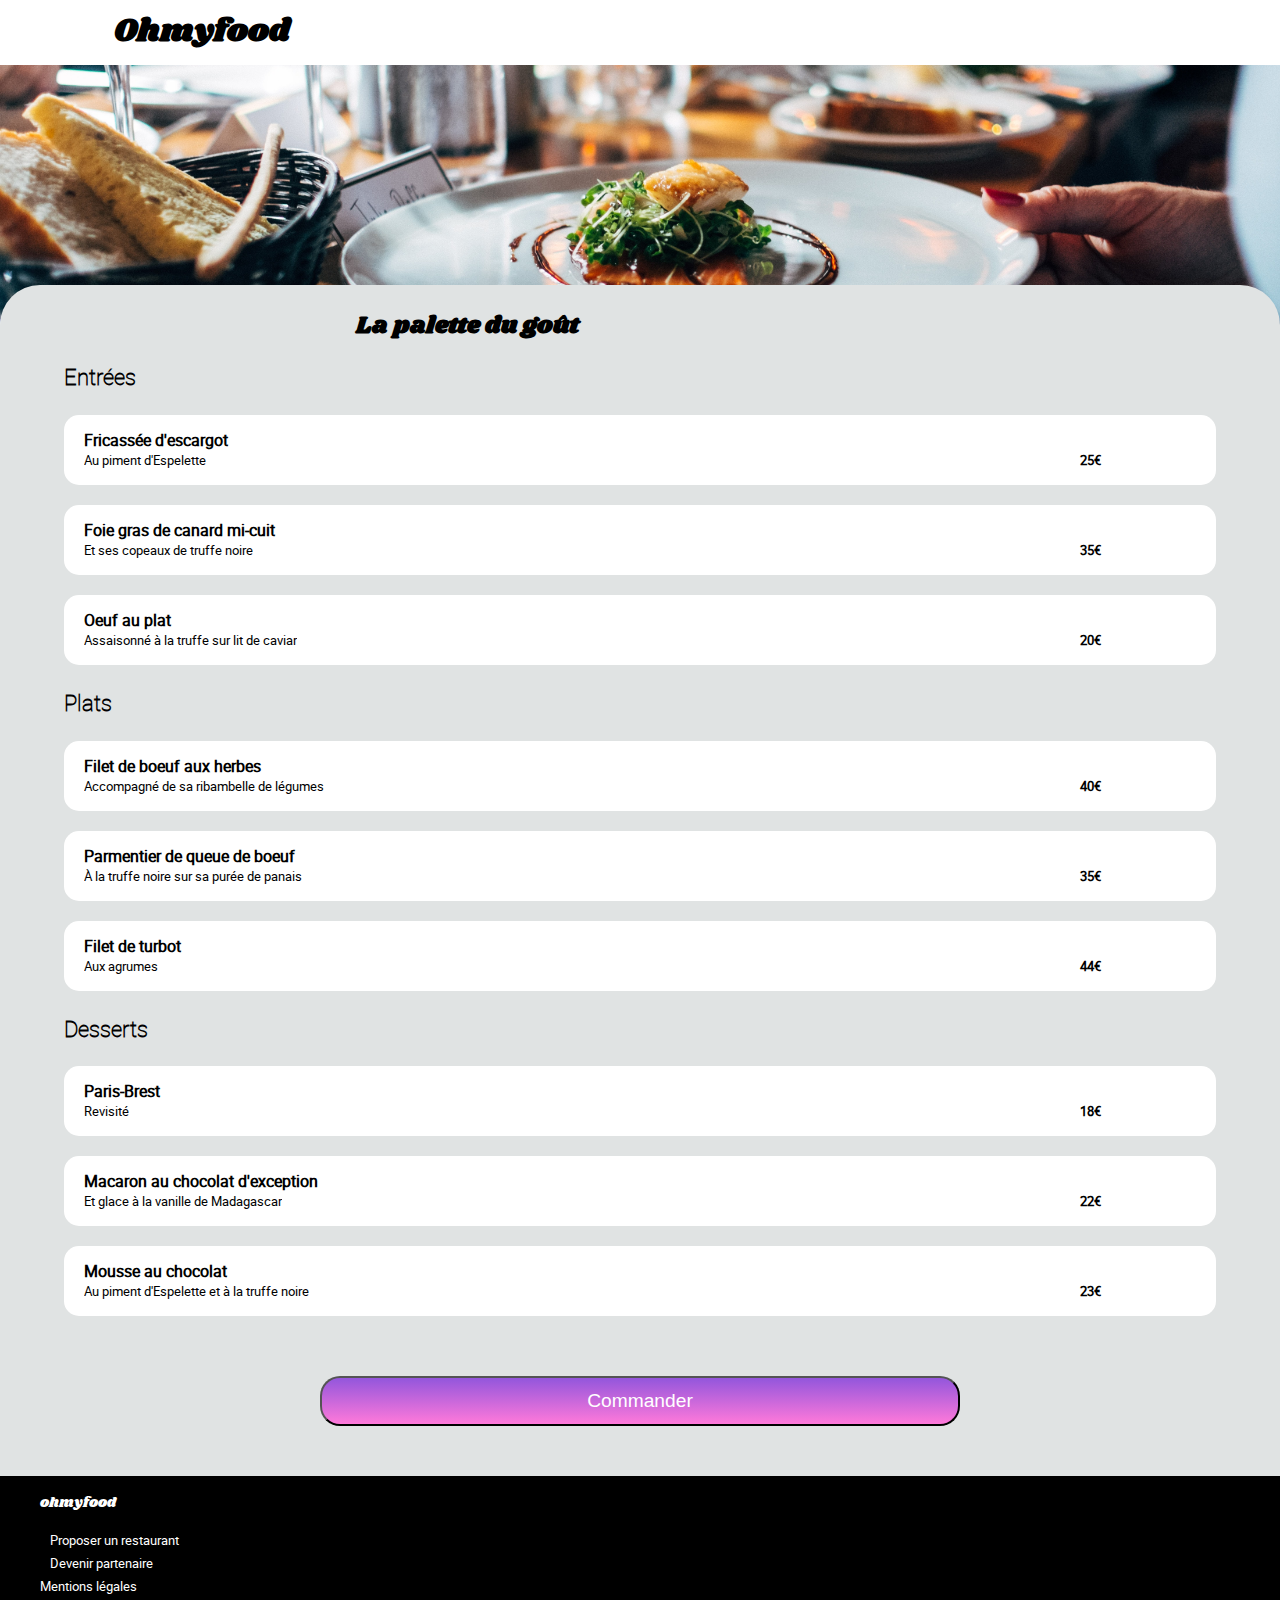
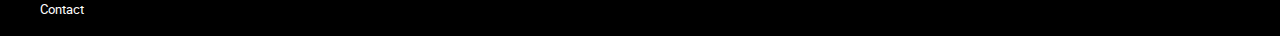
==== html/menu1.html @ 55400c47 "accueil et menu" ====
<!DOCTYPE html>
<html lang="fr">

<head>
    <meta charset="UTF-8">
    <meta http-equiv="X-UA-Compatible" content="IE=edge">
    <meta name="viewport" content="width=device-width, initial-scale=1.0">
    <link rel="stylesheet" href="../css/style.css">
    <link rel="stylesheet" href="https://use.fontawesome.com/releases/v5.15.2/css/all.css"
        integrity="sha384-vSIIfh2YWi9wW0r9iZe7RJPrKwp6bG+s9QZMoITbCckVJqGCCRhc+ccxNcdpHuYu" crossorigin="anonymous">
    <title>Ohmyfood</title>
</head>

<body>
    <header class="menu_header">
        <i class="fas fa-arrow-left"></i>
        <h1>Ohmyfood</h1>
    </header>
    <div class="img-menu1"></div>
    <main class="menu">
        <div class="menu__conteneur">
            <section class="menu-titre">
                <h2>La palette du goût</h2>
                <i class="far fa-heart"></i>
            </section>
            <section class="entree">
                <h3>Entrées</h3>
                <article class="cont-menu">
                    <h4>Fricassée d'escargot </h4>
                    <span class="cont-menu__text">
                        <p class="cont-menu__text--detail">Au piment d'Espelette</p>
                        <p class="prix">25€</p>
                    </span>
                    <button class="btn-check"><i class="fas fa-check-circle"></i></button>
                </article>
                <article class="cont-menu">
                    <h4>Foie gras de canard mi-cuit</h4>
                    <span class="cont-menu__text">
                        <p class="cont-menu__text--detail">Et ses copeaux de truffe noire</p>
                        <p class="prix">35€</p>
                    </span>
                    <button class="btn-check"><i class="fas fa-check-circle"></i></button>
                </article>
                <article class="cont-menu">
                    <h4>Oeuf au plat</h4>
                    <span class="cont-menu__text">
                        <p class="cont-menu__text--detail">Assaisonné à la truffe sur lit de caviar</p>
                        <p class="prix">20€</p>
                    </span>
                    <button class="btn-check"><i class="fas fa-check-circle"></i></button>
                </article>
            </section>
            <section class=plats>
                <h3>Plats</h3>
                <article class="cont-menu">
                    <h4>Filet de boeuf aux herbes</h4>
                    <span class="cont-menu__text">
                        <p class="cont-menu__text--detail">Accompagné de sa ribambelle de légumes</p>
                        <p class="prix">40€</p>
                    </span>
                    <button class="btn-check"><i class="fas fa-check-circle"></i></button>
                </article>
                <article class="cont-menu">
                    <h4>Parmentier de queue de boeuf</h4>
                    <span class="cont-menu__text">
                        <p class="cont-menu__text--detail">À la truffe noire sur sa purée de panais</p>
                        <p class="prix">35€</p>
                    </span>
                    <button class="btn-check"><i class="fas fa-check-circle"></i></button>
                </article>
                <article class="cont-menu">
                    <h4>Filet de turbot</h4>
                    <span class="cont-menu__text">
                        <p class="cont-menu__text--detail">Aux agrumes</p>
                        <p class="prix">44€</p>
                    </span>
                    <button class="btn-check"><i class="fas fa-check-circle"></i></button>

                </article>
            </section>
            <section class="desserts">
                <h3>Desserts</h3>
                <article class="cont-menu">
                    <h4>Paris-Brest</h4>
                    <span class="cont-menu__text">
                        <p class="cont-menu__text--detail">Revisité</p>
                        <p class="prix">18€</p>
                    </span>
                    <button class="btn-check"><i class="fas fa-check-circle"></i></button>
                </article>
                <article class="cont-menu">
                    <h4>Macaron au chocolat d'exception</h4>
                    <span class="cont-menu__text">
                        <p class="cont-menu__text--detail">Et glace à la vanille de Madagascar</p>
                        <p class="prix">22€</p>
                    </span>
                    <button class="btn-check"><i class="fas fa-check-circle"></i></button>
                </article>
                <article class="cont-menu">
                    <h4>Mousse au chocolat</h4>
                    <span class="cont-menu__text">
                        <p class="cont-menu__text--detail">Au piment d'Espelette et à la truffe noire</p>
                        <p class="prix">23€</p>
                    </span>
                    <button class="btn-check"><i class="fas fa-check-circle"></i></button>
                </article>
            </section>
        </div>
        <button class="btn-cmd">Commander</button>
    </main>
    <footer>
        <ul>
            <li class="footer_logo">ohmyfood</li>
            <li><i class="fas fa-utensils"></i> Proposer un restaurant</li>
            <li><i class="fas fa-hands-helping"></i>Devenir partenaire</li>
            <li>Mentions légales</li>
            <li class="contact"><a href="mailto:"> Contact</a></li>
        </ul>
    </footer>
</body>

</html>
---- css/style.css ----
@font-face {
  font-family: "shrikhandregular";
  src: url("../fonts/shrikhand/shrikhand-regular-webfont.eot");
  src: url("../fonts/shrikhand/shrikhand-regular-webfont.eot") format("embedded-opentype"), url("../fonts/shrikhand/shrikhand-regular-webfont.woff2") format("woff2"), url("../fonts/shrikhand/shrikhand-regular-webfont.woff") format("woff"), url("../fonts/shrikhand/shrikhand-regular-webfont.ttf") format("truetype"), url("../fonts/shrikhand/shrikhand-regular-webfont.svg") format("svg");
  font-weight: normal;
  font-style: normal;
}

@font-face {
  font-family: "robotoregular";
  src: url("../fonts/roboto/roboto-regular-webfont.eot");
  src: url("../fonts/roboto/roboto-regular-webfont.eot?#iefix") format("embedded-opentype"), url("../fonts/roboto/roboto-regular-webfont.woff2") format("woff2"), url("../fonts/roboto/roboto-regular-webfont.woff") format("woff"), url("../fonts/roboto/roboto-regular-webfont.ttf") format("truetype"), url("../fonts/roboto/roboto-regular-webfont.svg#robotoregular") format("svg");
  font-weight: normal;
  font-style: normal;
}

@font-face {
  font-family: "robotobold";
  src: url("../fonts/roboto/roboto-bold-webfont.eot");
  src: url("../fonts/roboto/roboto-bold-webfont.eot?#iefix") format("embedded-opentype"), url("roboto-bold-webfont.woff2") format("woff2"), url("../fonts/roboto/roboto-bold-webfont.woff") format("woff"), url("../fonts/roboto/roboto-bold-webfont.ttf") format("truetype"), url("../fonts/roboto/roboto-bold-webfont.svg#robotobold") format("svg");
  font-weight: normal;
  font-style: normal;
}

@font-face {
  font-family: "robotothin";
  src: url("../fonts/roboto/roboto-thin-webfont.eot");
  src: url("../fonts/roboto/roboto-thin-webfont.eot?#iefix") format("embedded-opentype"), url("../fonts/roboto/roboto-thin-webfont.woff2") format("woff2"), url("roboto-thin-webfont.woff") format("woff"), url("../fonts/roboto/roboto-thin-webfont.ttf") format("truetype"), url("../fonts/roboto/roboto-thin-webfont.svg#robotothin") format("svg");
  font-weight: normal;
  font-style: normal;
}

@font-face {
  font-family: "robotomedium";
  src: url("../fonts/roboto/roboto-medium-webfont.eot");
  src: url("../fonts/roboto/roboto-medium-webfont.eot?#iefix") format("embedded-opentype"), url("../fonts/roboto/roboto-medium-webfont.woff2") format("woff2"), url("../fonts/roboto/roboto-medium-webfont.woff") format("woff"), url("../fonts/roboto/roboto-medium-webfont.ttf") format("truetype"), url("../fonts/roboto/roboto-medium-webfont.svg#robotomedium") format("svg");
  font-weight: normal;
  font-style: normal;
}

/*variables*/
/*mixins*/
/*menu*/
body {
  font-family: robotoregular, "Courier New", Courier, monospace;
  margin: 0;
}

h1 {
  font-family: shrikhandregular, "Courier New", Courier, monospace;
  height: 65px;
  display: -webkit-box;
  display: -ms-flexbox;
  display: flex;
  -webkit-box-pack: center;
      -ms-flex-pack: center;
          justify-content: center;
  -webkit-box-align: center;
      -ms-flex-align: center;
          align-items: center;
  margin: 0px;
}

.accueil {
  display: -webkit-box;
  display: -ms-flexbox;
  display: flex;
  -webkit-box-orient: vertical;
  -webkit-box-direction: normal;
      -ms-flex-direction: column;
          flex-direction: column;
  -webkit-box-align: center;
      -ms-flex-align: center;
          align-items: center;
  background-color: #f6f6f6;
  height: 350px;
}

.localisation {
  width: 100%;
  height: 50px;
  display: -webkit-box;
  display: -ms-flexbox;
  display: flex;
  -webkit-box-pack: center;
      -ms-flex-pack: center;
          justify-content: center;
  -webkit-box-align: center;
      -ms-flex-align: center;
          align-items: center;
  background-color: #f6f6f6;
  -webkit-box-shadow: 3px 3px 15px silver inset;
          box-shadow: 3px 3px 15px silver inset;
  margin-top: 0px;
}

.localisation button,
.localisation input {
  border: none;
  background-color: transparent;
  font-size: 1em;
  font-weight: bold;
  font-family: robotoregular, "Courier New", Courier, monospace;
}

h2 {
  width: 70%;
  font-family: robotomedium, "Courier New", Courier, monospace;
  font-size: 1.4em;
  text-align: center;
  margin: 40px 0px 0px 0px;
  padding: 0px;
}

.accueil p {
  width: 90%;
  font-family: robotothin, "Courier New", Courier, monospace;
  display: -webkit-box;
  display: -ms-flexbox;
  display: flex;
  -webkit-box-pack: center;
      -ms-flex-pack: center;
          justify-content: center;
  -webkit-box-align: center;
      -ms-flex-align: center;
          align-items: center;
  text-align: center;
  font-size: 1em;
  margin-top: 10px;
  margin-bottom: 40px;
}

.explore {
  width: 60%;
  height: 50px;
  border-radius: 25px;
  border: none;
  color: white;
  font-weight: bold;
  background: -webkit-gradient(linear, left top, left bottom, from(#ff79da), to(#9356dc));
  background: linear-gradient(#ff79da, #9356dc);
  -webkit-box-shadow: 2px 4px 8px silver;
          box-shadow: 2px 4px 8px silver;
}

.fonctionnement {
  display: -webkit-box;
  display: -ms-flexbox;
  display: flex;
  -webkit-box-orient: vertical;
  -webkit-box-direction: normal;
      -ms-flex-direction: column;
          flex-direction: column;
  -webkit-box-pack: start;
      -ms-flex-pack: start;
          justify-content: flex-start;
  margin: auto;
  width: 90%;
}

h3 {
  width: 90%;
  font-size: 1.4em;
}

.fonctionnement ol {
  counter-reset: etape;
  margin: 0px;
  padding: 0px;
}

.fonctionnement li {
  list-style-type: none;
  counter-increment: etape;
  margin: 0px 10px 50px 10px;
  padding-right: 10px;
  width: 93%;
  height: 70px;
  -webkit-box-shadow: 1px 1px 5px silver;
          box-shadow: 1px 1px 5px silver;
  border-radius: 20px;
  display: -webkit-box;
  display: -ms-flexbox;
  display: flex;
  -webkit-box-align: center;
      -ms-flex-align: center;
          align-items: center;
  -webkit-box-pack: start;
      -ms-flex-pack: start;
          justify-content: flex-start;
  font-size: 1.1em;
  font-weight: bold;
}

.fonctionnement li:before {
  content: counter(etape);
  display: -webkit-box;
  display: -ms-flexbox;
  display: flex;
  -webkit-box-pack: center;
      -ms-flex-pack: center;
          justify-content: center;
  -webkit-box-align: center;
      -ms-flex-align: center;
          align-items: center;
  width: 30px;
  height: 30px;
  border-radius: 15px;
  background: #9356dc;
  margin-left: -10px;
  margin-right: 0px;
  color: white;
}

.fonctionnement i {
  margin: 0px 20px 0px 20px;
  font-size: 1.2em;
  color: silver;
}

.fonctionnement i:hover {
  color: #9356dc;
}

.fonctionnement li:hover {
  background-color: #e4d5f6;
}

h4 {
  margin: 0px;
}

.restaurants {
  width: 90%;
  margin-right: auto;
  margin-left: auto;
}

.restaurants p {
  font-family: robotothin, "Courier New", Courier, monospace;
  margin: 0px;
}

.conteneur {
  width: 100%;
  height: 250px;
  border-radius: 15px;
  -webkit-box-shadow: 1px 1px 3px silver;
          box-shadow: 1px 1px 3px silver;
  contain: content;
  display: -webkit-box;
  display: -ms-flexbox;
  display: flex;
  -webkit-box-orient: vertical;
  -webkit-box-direction: normal;
      -ms-flex-direction: column;
          flex-direction: column;
  margin-bottom: 20px;
  position: relative;
}

.conteneur__text {
  display: -webkit-box;
  display: -ms-flexbox;
  display: flex;
  -webkit-box-pack: justify;
      -ms-flex-pack: justify;
          justify-content: space-between;
  margin: 10px 0px 0px 20px;
}

.conteneur__text--titre {
  width: 60%;
  display: -webkit-box;
  display: -ms-flexbox;
  display: flex;
  -webkit-box-orient: vertical;
  -webkit-box-direction: normal;
      -ms-flex-flow: column;
          flex-flow: column;
  -ms-flex-line-pack: center;
      align-content: center;
}

.conteneur i {
  margin-right: 20px;
  font-size: 2em;
  color: #9356dc;
}

.conteneur__img {
  width: 100%;
  height: 175px;
}

.conteneur__img--new {
  width: 70px;
  height: 30px;
  background-color: #99e2d0;
  font-size: 0.8em;
  display: -webkit-box;
  display: -ms-flexbox;
  display: flex;
  -webkit-box-pack: center;
      -ms-flex-pack: center;
          justify-content: center;
  -webkit-box-align: center;
      -ms-flex-align: center;
          align-items: center;
  border-radius: 4px;
  color: #32b091;
  font-weight: bold;
  position: absolute;
  top: 20px;
  right: 20px;
}

.conteneur__img img {
  width: 100%;
  height: 175px;
  -o-object-fit: cover;
     object-fit: cover;
  -o-object-position: center;
     object-position: center;
  margin: 0px;
  position: absolute;
}

footer {
  height: 160px;
  background-color: black;
  margin-left: auto;
  margin-right: auto;
  margin-top: 0px;
}

footer ul {
  list-style-type: none;
  font-size: 0.8em;
  margin-top: 40px;
  padding-top: 20px;
  margin-left: 0px;
  color: white;
}

footer ul li {
  margin-bottom: 5px;
}

footer ul li i {
  padding-right: 10px;
}

.footer_logo {
  font-family: shrikhandregular, "Courier New", Courier, monospace;
  font-size: 1.1em;
  color: white;
  margin-bottom: 20px;
}

.contact a {
  text-decoration: none;
  color: white;
}

.contact a:hover {
  text-decoration: none;
  color: #9356dc;
}

.menu_header {
  display: -webkit-box;
  display: -ms-flexbox;
  display: flex;
  width: 90%;
  -webkit-box-pack: start;
      -ms-flex-pack: start;
          justify-content: flex-start;
  -webkit-box-align: center;
      -ms-flex-align: center;
          align-items: center;
  margin-left: auto;
  margin-right: auto;
}

.menu_header i {
  font-size: 1.8em;
  margin-right: 50px;
}

.img-menu1 {
  width: 100%;
  height: 270px;
  background-position: center;
  background-repeat: no-repeat;
  background-size: cover;
  background-image: url(../images/la_palette_du_gout.jpg);
  margin-bottom: 0px;
}

.menu {
  background-color: #e0e3e3;
  margin-top: -50px;
  margin-bottom: -50px;
  border-top-left-radius: 40px;
  border-top-right-radius: 40px;
  display: -webkit-box;
  display: -ms-flexbox;
  display: flex;
  -webkit-box-orient: vertical;
  -webkit-box-direction: normal;
      -ms-flex-direction: column;
          flex-direction: column;
  -webkit-box-align: center;
      -ms-flex-align: center;
          align-items: center;
}

.menu__conteneur {
  width: 90%;
  padding: 0px;
  margin: 0px auto 0px auto;
}

.menu-titre {
  display: -webkit-box;
  display: -ms-flexbox;
  display: flex;
  -webkit-box-orient: horizontal;
  -webkit-box-direction: normal;
      -ms-flex-direction: row;
          flex-direction: row;
  -webkit-box-pack: justify;
      -ms-flex-pack: justify;
          justify-content: space-between;
  margin-top: 30px;
}

.menu-titre h2 {
  font-family: shrikhandregular, "Courier New", Courier, monospace;
  font-size: 1.5em;
  margin: 0px;
}

.menu-titre i {
  font-size: 1.6em;
  margin-right: 10px;
}

.menu h3 {
  font-family: robotothin, "Courier New", Courier, monospace;
  font-size: 1.4em;
}

.cont-menu {
  display: -webkit-box;
  display: -ms-flexbox;
  display: flex;
  -webkit-box-orient: vertical;
  -webkit-box-direction: normal;
      -ms-flex-direction: column;
          flex-direction: column;
  -webkit-box-pack: center;
      -ms-flex-pack: center;
          justify-content: center;
  min-width: 280px;
  height: 70px;
  background-color: white;
  margin-bottom: 20px;
  border-radius: 15px;
  position: relative;
}

.cont-menu h4 {
  font-family: robotoregular, "Courier New", Courier, monospace;
  margin: 0px;
  padding: 0px;
  margin-left: 20px;
}

.cont-menu p {
  font-size: 0.8em;
  margin: 0px;
  margin-left: 20px;
}

.cont-menu__text {
  display: -webkit-box;
  display: -ms-flexbox;
  display: flex;
  -webkit-box-orient: horizontal;
  -webkit-box-direction: normal;
      -ms-flex-flow: row nowrap;
          flex-flow: row nowrap;
  -webkit-box-pack: justify;
      -ms-flex-pack: justify;
          justify-content: space-between;
  max-width: 90%;
  height: 20px;
}

.cont-menu__text--detail {
  overflow: hidden;
  z-index: 1;
}

.prix {
  font-size: 0.9em;
  font-weight: bold;
  margin-right: 20px;
  z-index: 1;
}

.btn-cmd {
  width: 50%;
  height: 50px;
  color: white;
  font-size: 1.2em;
  margin-top: 40px;
  margin-bottom: 60px;
  border-radius: 20px;
  text-transform: none;
  background: -webkit-gradient(linear, left top, left bottom, from(#9356dc), to(#ff79da));
  background: linear-gradient(#9356dc, #ff79da);
}

.btn-check {
  display: -webkit-box;
  display: -ms-flexbox;
  display: flex;
  width: 60px;
  height: 70px;
  -webkit-box-pack: center;
      -ms-flex-pack: center;
          justify-content: center;
  -webkit-box-align: center;
      -ms-flex-align: center;
          align-items: center;
  margin-left: 20px;
  color: white;
  font-size: 1.2em;
  font-weight: bold;
  background-color: #99e2d0;
  border-bottom-right-radius: 15px;
  border-top-right-radius: 15px;
  position: absolute;
  right: 0px;
  opacity: 0;
}

.btn-check:active {
  opacity: 100%;
  cursor: pointer;
}
/*# sourceMappingURL=style.css.map */
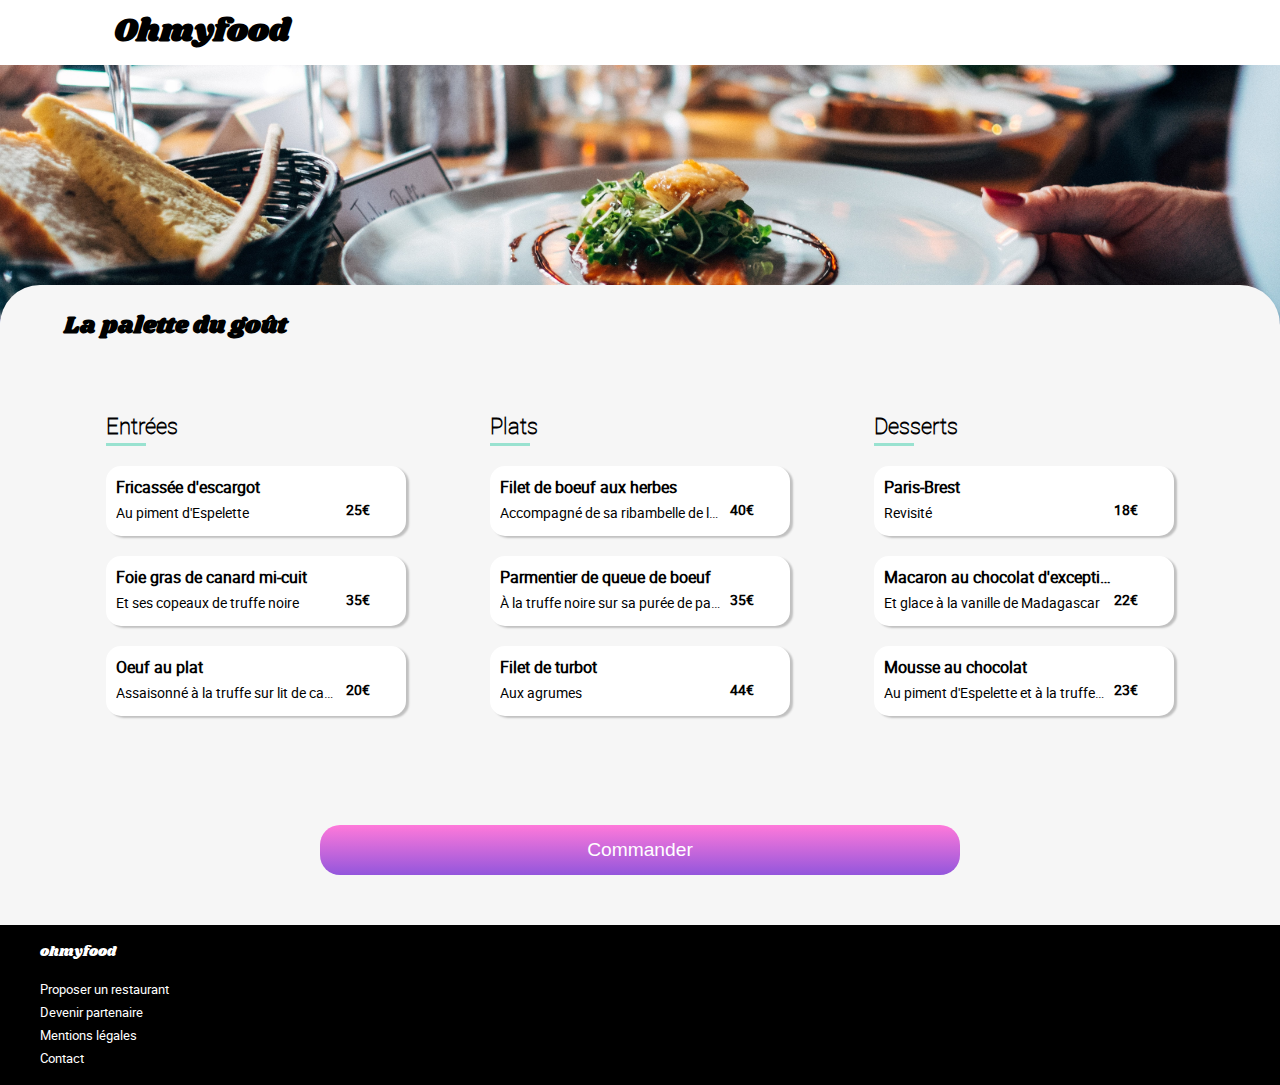
==== commit c37a582e: "animation" ====
--- a/html/menu1.html
+++ b/html/menu1.html
@@ -13,105 +13,167 @@
 
 <body>
     <header class="menu_header">
-        <i class="fas fa-arrow-left"></i>
+        <a href="../index.html"><i class="fas fa-arrow-left"></i></a>
         <h1>Ohmyfood</h1>
     </header>
     <div class="img-menu1"></div>
-    <main class="menu">
-        <div class="menu__conteneur">
-            <section class="menu-titre">
+    <main class="container">
+        <div class="container__menu">
+            <section class="menu-title">
                 <h2>La palette du goût</h2>
                 <i class="far fa-heart"></i>
             </section>
-            <section class="entree">
+            <article class="container__menu--box ">
                 <h3>Entrées</h3>
-                <article class="cont-menu">
-                    <h4>Fricassée d'escargot </h4>
-                    <span class="cont-menu__text">
-                        <p class="cont-menu__text--detail">Au piment d'Espelette</p>
-                        <p class="prix">25€</p>
-                    </span>
-                    <button class="btn-check"><i class="fas fa-check-circle"></i></button>
-                </article>
-                <article class="cont-menu">
-                    <h4>Foie gras de canard mi-cuit</h4>
-                    <span class="cont-menu__text">
-                        <p class="cont-menu__text--detail">Et ses copeaux de truffe noire</p>
-                        <p class="prix">35€</p>
-                    </span>
-                    <button class="btn-check"><i class="fas fa-check-circle"></i></button>
-                </article>
-                <article class="cont-menu">
-                    <h4>Oeuf au plat</h4>
-                    <span class="cont-menu__text">
-                        <p class="cont-menu__text--detail">Assaisonné à la truffe sur lit de caviar</p>
-                        <p class="prix">20€</p>
-                    </span>
-                    <button class="btn-check"><i class="fas fa-check-circle"></i></button>
-                </article>
-            </section>
-            <section class=plats>
+                <section class="cont-menu cont-1">
+                    <input type="checkbox" class="cont-menu__checkbox">
+                    <div class="cont-menu__animate">
+                        <div class="cont-menu__animate--text">
+                            <div class="menu-text">
+                                <h4>Fricassée d'escargot </h4>
+                                <p>Au piment d'Espelette</p>
+                            </div>
+                            <div class="menu-price">25€</div>
+                        </div>
+                        <div class="cont-menu__check">
+                            <i class="fas fa-check-circle cont-menu__check--icon"></i>
+                        </div>
+                    </div>
+                </section>
+                <section class="cont-menu cont-2">
+                    <input type="checkbox" class="cont-menu__checkbox">
+                    <div class="cont-menu__animate">
+                        <div class="cont-menu__animate--text">
+                            <div class="menu-text">
+                                <h4>Foie gras de canard mi-cuit</h4>
+                                <p>Et ses copeaux de truffe noire</p>
+                            </div>
+                            <div class="menu-price">35€</div>
+                        </div>
+                        <div class="cont-menu__check">
+                            <i class="fas fa-check-circle cont-menu__check--icon"></i>
+                        </div>
+                    </div>
+                </section>
+                <section class="cont-menu cont-3 ">
+                    <input type="checkbox" class="cont-menu__checkbox">
+                    <div class="cont-menu__animate">
+                        <div class="cont-menu__animate--text">
+                            <div class="menu-text">
+                                <h4>Oeuf au plat</h4>
+                                <p>Assaisonné à la truffe sur lit de caviar</p>
+                            </div>
+                            <div class="menu-price">20€</div>
+                        </div>
+                        <div class="cont-menu__check">
+                            <i class="fas fa-check-circle cont-menu__check--icon"></i>
+                        </div>
+                    </div>
+                </section>
+            </article>
+            <article class="container__menu--box">
                 <h3>Plats</h3>
-                <article class="cont-menu">
-                    <h4>Filet de boeuf aux herbes</h4>
-                    <span class="cont-menu__text">
-                        <p class="cont-menu__text--detail">Accompagné de sa ribambelle de légumes</p>
-                        <p class="prix">40€</p>
-                    </span>
-                    <button class="btn-check"><i class="fas fa-check-circle"></i></button>
-                </article>
-                <article class="cont-menu">
-                    <h4>Parmentier de queue de boeuf</h4>
-                    <span class="cont-menu__text">
-                        <p class="cont-menu__text--detail">À la truffe noire sur sa purée de panais</p>
-                        <p class="prix">35€</p>
-                    </span>
-                    <button class="btn-check"><i class="fas fa-check-circle"></i></button>
-                </article>
-                <article class="cont-menu">
-                    <h4>Filet de turbot</h4>
-                    <span class="cont-menu__text">
-                        <p class="cont-menu__text--detail">Aux agrumes</p>
-                        <p class="prix">44€</p>
-                    </span>
-                    <button class="btn-check"><i class="fas fa-check-circle"></i></button>
-
-                </article>
-            </section>
-            <section class="desserts">
+                <section class=" cont-menu cont-1">
+                    <input type="checkbox" class="cont-menu__checkbox">
+                    <div class="cont-menu__animate">
+                        <div class="cont-menu__animate--text">
+                            <div class="menu-text">
+                                <h4>Filet de boeuf aux herbes</h4>
+                                <p>Accompagné de sa ribambelle de légumes</p>
+                            </div>
+                            <div class="menu-price">40€</div>
+                        </div>
+                        <div class="cont-menu__check">
+                            <i class="fas fa-check-circle cont-menu__check--icon"></i>
+                        </div>
+                    </div>
+                </section>
+                <section class="cont-menu cont-2">
+                    <input type="checkbox" class="cont-menu__checkbox">
+                    <div class="cont-menu__animate">
+                        <div class="cont-menu__animate--text">
+                            <div class="menu-text">
+                                <h4>Parmentier de queue de boeuf</h4>
+                                <p>À la truffe noire sur sa purée de panais</p>
+                            </div>
+                            <div class="menu-price">35€</div>
+                        </div>
+                        <div class="cont-menu__check">
+                            <i class="fas fa-check-circle cont-menu__check--icon"></i>
+                        </div>
+                    </div>
+                </section>
+                <section class="cont-menu cont-3">
+                    <input type="checkbox" class="cont-menu__checkbox">
+                    <div class="cont-menu__animate">
+                        <div class="cont-menu__animate--text">
+                            <div class="menu-text">
+                                <h4>Filet de turbot</h4>
+                                <p>Aux agrumes</p>
+                            </div>
+                            <div class="menu-price">44€</div>
+                        </div>
+                        <div class="cont-menu__check">
+                            <i class="fas fa-check-circle cont-menu__check--icon"></i>
+                        </div>
+                    </div>
+                </section>
+            </article>
+            <article class="container__menu--box">
                 <h3>Desserts</h3>
-                <article class="cont-menu">
-                    <h4>Paris-Brest</h4>
-                    <span class="cont-menu__text">
-                        <p class="cont-menu__text--detail">Revisité</p>
-                        <p class="prix">18€</p>
-                    </span>
-                    <button class="btn-check"><i class="fas fa-check-circle"></i></button>
-                </article>
-                <article class="cont-menu">
-                    <h4>Macaron au chocolat d'exception</h4>
-                    <span class="cont-menu__text">
-                        <p class="cont-menu__text--detail">Et glace à la vanille de Madagascar</p>
-                        <p class="prix">22€</p>
-                    </span>
-                    <button class="btn-check"><i class="fas fa-check-circle"></i></button>
-                </article>
-                <article class="cont-menu">
-                    <h4>Mousse au chocolat</h4>
-                    <span class="cont-menu__text">
-                        <p class="cont-menu__text--detail">Au piment d'Espelette et à la truffe noire</p>
-                        <p class="prix">23€</p>
-                    </span>
-                    <button class="btn-check"><i class="fas fa-check-circle"></i></button>
-                </article>
-            </section>
+                <section class="cont-menu cont-1">
+                    <input type="checkbox" class="cont-menu__checkbox">
+                    <div class="cont-menu__animate">
+                        <div class="cont-menu__animate--text">
+                            <div class="menu-text">
+                                <h4>Paris-Brest</h4>
+                                <p>Revisité</p>
+                            </div>
+                            <div class="menu-price">18€</div>
+                        </div>
+                        <div class="cont-menu__check">
+                            <i class="fas fa-check-circle cont-menu__check--icon"></i>
+                        </div>
+                    </div>
+                </section>
+                <section class="cont-menu cont-2">
+                    <input type="checkbox" class="cont-menu__checkbox">
+                    <div class="cont-menu__animate">
+                        <div class="cont-menu__animate--text">
+                            <div class="menu-text">
+                                <h4>Macaron au chocolat d'exception</h4>
+                                <p>Et glace à la vanille de Madagascar</p>
+                            </div>
+                            <div class="menu-price">22€</div>
+                        </div>
+                        <div class="cont-menu__check">
+                            <i class="fas fa-check-circle cont-menu__check--icon"></i>
+                        </div>
+                    </div>
+                </section>
+                <section class="cont-menu cont-3">
+                    <input type="checkbox" class="cont-menu__checkbox">
+                    <div class="cont-menu__animate">
+                        <div class="cont-menu__animate--text">
+                            <div class="menu-text">
+                                <h4>Mousse au chocolat</h4>
+                                <p>Au piment d'Espelette et à la truffe noire</p>
+                            </div>
+                            <div class="menu-price">23€</div>
+                        </div>
+                        <div class="cont-menu__check">
+                            <i class="fas fa-check-circle cont-menu__check--icon"></i>
+                        </div>
+                    </div>
+                </section>
+            </article>
         </div>
         <button class="btn-cmd">Commander</button>
     </main>
     <footer>
         <ul>
             <li class="footer_logo">ohmyfood</li>
-            <li><i class="fas fa-utensils"></i> Proposer un restaurant</li>
+            <li><i class="fas fa-utensils"></i>Proposer un restaurant</li>
             <li><i class="fas fa-hands-helping"></i>Devenir partenaire</li>
             <li>Mentions légales</li>
             <li class="contact"><a href="mailto:"> Contact</a></li>
--- a/css/style.css
+++ b/css/style.css
@@ -41,9 +41,192 @@
 /*variables*/
 /*mixins*/
 /*menu*/
+.load-page {
+  position: fixed;
+  top: 0;
+  left: 0;
+  z-index: 9999;
+  width: 100%;
+  height: 100%;
+  background-color: #99e2d0;
+  -webkit-transform: scale(0);
+          transform: scale(0);
+  -webkit-animation: load-page 3s;
+          animation: load-page 3s;
+}
+
+.load-spinner {
+  display: inline-block;
+  position: absolute;
+  top: 50%;
+  left: 50%;
+  width: 100px;
+  height: 100px;
+  -webkit-transform: translate(-50%, -50%);
+          transform: translate(-50%, -50%);
+}
+
+.load-spinner div {
+  position: absolute;
+  width: 7px;
+  height: 7px;
+  background: #32b091;
+  -webkit-box-shadow: 1px 1px 1px #ff79da;
+          box-shadow: 1px 1px 1px #ff79da;
+  border-radius: 50%;
+  opacity: 0;
+  -webkit-animation: load-spinner 3s linear 3s;
+          animation: load-spinner 3s linear 3s;
+}
+
+.load-spinner div:nth-child(1) {
+  -webkit-animation-delay: 0s;
+          animation-delay: 0s;
+  top: 37px;
+  left: 66px;
+}
+
+.load-spinner div:nth-child(2) {
+  -webkit-animation-delay: -0.1s;
+          animation-delay: -0.1s;
+  top: 22px;
+  left: 62px;
+}
+
+.load-spinner div:nth-child(3) {
+  -webkit-animation-delay: -0.2s;
+          animation-delay: -0.2s;
+  top: 11px;
+  left: 52px;
+}
+
+.load-spinner div:nth-child(4) {
+  -webkit-animation-delay: -0.3s;
+          animation-delay: -0.3s;
+  top: 7px;
+  left: 37px;
+}
+
+.load-spinner div:nth-child(5) {
+  -webkit-animation-delay: -0.4s;
+          animation-delay: -0.4s;
+  top: 11px;
+  left: 22px;
+}
+
+.load-spinner div:nth-child(6) {
+  -webkit-animation-delay: -0.5s;
+          animation-delay: -0.5s;
+  top: 22px;
+  left: 11px;
+}
+
+.load-spinner div:nth-child(7) {
+  -webkit-animation-delay: -0.6s;
+          animation-delay: -0.6s;
+  top: 37px;
+  left: 7px;
+}
+
+.load-spinner div:nth-child(8) {
+  -webkit-animation-delay: -0.7s;
+          animation-delay: -0.7s;
+  top: 52px;
+  left: 11px;
+}
+
+.load-spinner div:nth-child(9) {
+  -webkit-animation-delay: -0.8s;
+          animation-delay: -0.8s;
+  top: 62px;
+  left: 22px;
+}
+
+.load-spinner div:nth-child(10) {
+  -webkit-animation-delay: -0.9s;
+          animation-delay: -0.9s;
+  top: 66px;
+  left: 37px;
+}
+
+.load-spinner div:nth-child(11) {
+  -webkit-animation-delay: -1s;
+          animation-delay: -1s;
+  top: 62px;
+  left: 52px;
+}
+
+.load-spinner div:nth-child(12) {
+  -webkit-animation-delay: -1.1s;
+          animation-delay: -1.1s;
+  top: 52px;
+  left: 62px;
+}
+
+@-webkit-keyframes load-spinner {
+  1%,
+  20%,
+  80%,
+  99% {
+    -webkit-transform: scale(1);
+            transform: scale(1);
+    opacity: 1;
+  }
+  50% {
+    -webkit-transform: scale(1.5);
+            transform: scale(1.5);
+  }
+  100% {
+    opacity: 0;
+  }
+}
+
+@keyframes load-spinner {
+  1%,
+  20%,
+  80%,
+  99% {
+    -webkit-transform: scale(1);
+            transform: scale(1);
+    opacity: 1;
+  }
+  50% {
+    -webkit-transform: scale(1.5);
+            transform: scale(1.5);
+  }
+  100% {
+    opacity: 0;
+  }
+}
+
+@-webkit-keyframes load-page {
+  0%,
+  99% {
+    -webkit-transform: scale(1);
+            transform: scale(1);
+  }
+  100% {
+    -webkit-transform: scale(0);
+            transform: scale(0);
+  }
+}
+
+@keyframes load-page {
+  0%,
+  99% {
+    -webkit-transform: scale(1);
+            transform: scale(1);
+  }
+  100% {
+    -webkit-transform: scale(0);
+            transform: scale(0);
+  }
+}
+
 body {
   font-family: robotoregular, "Courier New", Courier, monospace;
   margin: 0;
+  padding: 0;
 }
 
 h1 {
@@ -61,7 +244,7 @@
   margin: 0px;
 }
 
-.accueil {
+.home {
   display: -webkit-box;
   display: -ms-flexbox;
   display: flex;
@@ -76,7 +259,7 @@
   height: 350px;
 }
 
-.localisation {
+.home__search {
   width: 100%;
   height: 50px;
   display: -webkit-box;
@@ -94,8 +277,8 @@
   margin-top: 0px;
 }
 
-.localisation button,
-.localisation input {
+.home__search button,
+.home__search input {
   border: none;
   background-color: transparent;
   font-size: 1em;
@@ -112,7 +295,7 @@
   padding: 0px;
 }
 
-.accueil p {
+.home p {
   width: 90%;
   font-family: robotothin, "Courier New", Courier, monospace;
   display: -webkit-box;
@@ -130,7 +313,7 @@
   margin-bottom: 40px;
 }
 
-.explore {
+.home__btn-explore {
   width: 60%;
   height: 50px;
   border-radius: 25px;
@@ -143,7 +326,13 @@
           box-shadow: 2px 4px 8px silver;
 }
 
-.fonctionnement {
+.home__btn-explore:hover {
+  opacity: 0.9;
+  -webkit-box-shadow: 4px 4px 8px black;
+          box-shadow: 4px 4px 8px black;
+}
+
+.box-link {
   display: -webkit-box;
   display: -ms-flexbox;
   display: flex;
@@ -163,13 +352,13 @@
   font-size: 1.4em;
 }
 
-.fonctionnement ol {
+.box-link ol {
   counter-reset: etape;
   margin: 0px;
   padding: 0px;
 }
 
-.fonctionnement li {
+.box-link li {
   list-style-type: none;
   counter-increment: etape;
   margin: 0px 10px 50px 10px;
@@ -192,7 +381,11 @@
   font-weight: bold;
 }
 
-.fonctionnement li:before {
+.box-link li:hover {
+  background-color: #e4d5f6;
+}
+
+.box-link li:before {
   content: counter(etape);
   display: -webkit-box;
   display: -ms-flexbox;
@@ -212,18 +405,14 @@
   color: white;
 }
 
-.fonctionnement i {
+.box-link i {
   margin: 0px 20px 0px 20px;
   font-size: 1.2em;
   color: silver;
 }
 
-.fonctionnement i:hover {
+.box-link i:hover {
   color: #9356dc;
-}
-
-.fonctionnement li:hover {
-  background-color: #e4d5f6;
 }
 
 h4 {
@@ -241,7 +430,7 @@
   margin: 0px;
 }
 
-.conteneur {
+.contains {
   width: 100%;
   height: 250px;
   border-radius: 15px;
@@ -259,7 +448,7 @@
   position: relative;
 }
 
-.conteneur__text {
+.contains__text {
   display: -webkit-box;
   display: -ms-flexbox;
   display: flex;
@@ -269,7 +458,7 @@
   margin: 10px 0px 0px 20px;
 }
 
-.conteneur__text--titre {
+.contains__text--titre {
   width: 60%;
   display: -webkit-box;
   display: -ms-flexbox;
@@ -282,18 +471,54 @@
       align-content: center;
 }
 
-.conteneur i {
+.contains i {
   margin-right: 20px;
   font-size: 2em;
-  color: #9356dc;
-}
-
-.conteneur__img {
+  cursor: pointer;
+  position: absolute;
+  right: 10px;
+}
+
+.heart-plein {
+  opacity: 1;
+  text-shadow: -1px 0 black, 0 1px black, 1px 0 black, 0 -1px black;
+  color: white;
+}
+
+.heart-plein:hover {
+  background: -webkit-linear-gradient(#9356dc, #ff79da);
+  background-clip: text;
+  -webkit-text-fill-color: transparent;
+  -webkit-animation: heart-survol 2s;
+          animation: heart-survol 2s;
+  opacity: 1;
+  text-shadow: none;
+}
+
+@-webkit-keyframes heart-survol {
+  from {
+    opacity: 0;
+  }
+  to {
+    opacity: 1;
+  }
+}
+
+@keyframes heart-survol {
+  from {
+    opacity: 0;
+  }
+  to {
+    opacity: 1;
+  }
+}
+
+.contains__img {
   width: 100%;
   height: 175px;
 }
 
-.conteneur__img--new {
+.contains__img--new {
   width: 70px;
   height: 30px;
   background-color: #99e2d0;
@@ -315,7 +540,7 @@
   right: 20px;
 }
 
-.conteneur__img img {
+.contains__img img {
   width: 100%;
   height: 175px;
   -o-object-fit: cover;
@@ -348,7 +573,7 @@
 }
 
 footer ul li i {
-  padding-right: 10px;
+  width: 25px;
 }
 
 .footer_logo {
@@ -386,6 +611,11 @@
 .menu_header i {
   font-size: 1.8em;
   margin-right: 50px;
+  color: black;
+}
+
+.menu_header i:active {
+  color: #99e2d0;
 }
 
 .img-menu1 {
@@ -394,12 +624,13 @@
   background-position: center;
   background-repeat: no-repeat;
   background-size: cover;
+  margin-bottom: 0px;
   background-image: url(../images/la_palette_du_gout.jpg);
-  margin-bottom: 0px;
-}
-
-.menu {
-  background-color: #e0e3e3;
+}
+
+.container {
+  width: 100%;
+  background-color: #f6f6f6;
   margin-top: -50px;
   margin-bottom: -50px;
   border-top-left-radius: 40px;
@@ -416,13 +647,53 @@
           align-items: center;
 }
 
-.menu__conteneur {
+.container__menu {
   width: 90%;
   padding: 0px;
-  margin: 0px auto 0px auto;
-}
-
-.menu-titre {
+  margin: 0px;
+  display: -webkit-box;
+  display: -ms-flexbox;
+  display: flex;
+  -webkit-box-orient: vertical;
+  -webkit-box-direction: normal;
+      -ms-flex-direction: column;
+          flex-direction: column;
+}
+
+@media (min-width: 500px) {
+  .container__menu {
+    max-width: 500px;
+  }
+}
+
+@media (min-width: 1024px) {
+  .container__menu {
+    max-width: 90%;
+    height: 500px;
+    -webkit-box-orient: horizontal;
+    -webkit-box-direction: normal;
+        -ms-flex-flow: row wrap;
+            flex-flow: row wrap;
+    -ms-flex-pack: distribute;
+        justify-content: space-around;
+  }
+}
+
+@media (min-width: 1024px) {
+  .container__menu--box {
+    display: -webkit-box;
+    display: -ms-flexbox;
+    display: flex;
+    width: 300px;
+    -webkit-box-orient: vertical;
+    -webkit-box-direction: normal;
+        -ms-flex-flow: column wrap;
+            flex-flow: column wrap;
+  }
+}
+
+.menu-title {
+  width: 100%;
   display: -webkit-box;
   display: -ms-flexbox;
   display: flex;
@@ -436,79 +707,297 @@
   margin-top: 30px;
 }
 
-.menu-titre h2 {
+.menu-title h2 {
   font-family: shrikhandregular, "Courier New", Courier, monospace;
+  display: -webkit-box;
+  display: -ms-flexbox;
+  display: flex;
+  -webkit-box-pack: start;
+      -ms-flex-pack: start;
+          justify-content: flex-start;
   font-size: 1.5em;
   margin: 0px;
-}
-
-.menu-titre i {
+  padding: 0px;
+}
+
+.menu-title i {
   font-size: 1.6em;
   margin-right: 10px;
 }
 
-.menu h3 {
+.container__menu--box h3 {
   font-family: robotothin, "Courier New", Courier, monospace;
   font-size: 1.4em;
+  width: 40px;
+  height: 33px;
+  margin-bottom: 20px;
+  border-bottom: 3px solid #99e2d0;
 }
 
 .cont-menu {
   display: -webkit-box;
   display: -ms-flexbox;
   display: flex;
-  -webkit-box-orient: vertical;
+  -webkit-box-orient: horizontal;
   -webkit-box-direction: normal;
-      -ms-flex-direction: column;
-          flex-direction: column;
-  -webkit-box-pack: center;
-      -ms-flex-pack: center;
-          justify-content: center;
-  min-width: 280px;
+      -ms-flex-direction: row;
+          flex-direction: row;
+  -webkit-box-pack: justify;
+      -ms-flex-pack: justify;
+          justify-content: space-between;
+  width: 100%;
   height: 70px;
   background-color: white;
   margin-bottom: 20px;
   border-radius: 15px;
+  -webkit-box-shadow: 3px 2px 2px silver;
+          box-shadow: 3px 2px 2px silver;
   position: relative;
+}
+
+.cont-1,
+.cont-2,
+.cont-3,
+.cont-4 {
+  -webkit-animation: plat 3s ease-in-out;
+          animation: plat 3s ease-in-out;
+}
+
+.cont-1 {
+  -webkit-animation-delay: -1.5s;
+          animation-delay: -1.5s;
+}
+
+.cont-2 {
+  -webkit-animation-delay: -1s;
+          animation-delay: -1s;
+}
+
+.cont-3 {
+  -webkit-animation-delay: -0.5s;
+          animation-delay: -0.5s;
+}
+
+.cont-4 {
+  -webkit-animation-delay: -0.3s;
+          animation-delay: -0.3s;
+}
+
+@-webkit-keyframes plat {
+  0% {
+    opacity: 0;
+  }
+  50% {
+    opacity: 0;
+  }
+  100% {
+    opacity: 1;
+  }
+}
+
+@keyframes plat {
+  0% {
+    opacity: 0;
+  }
+  50% {
+    opacity: 0;
+  }
+  100% {
+    opacity: 1;
+  }
 }
 
 .cont-menu h4 {
   font-family: robotoregular, "Courier New", Courier, monospace;
-  margin: 0px;
-  padding: 0px;
-  margin-left: 20px;
+  margin: 10px 0px 5px 10px;
+  margin-top: 10px;
+  white-space: nowrap;
+  overflow: hidden;
+  text-overflow: ellipsis;
 }
 
 .cont-menu p {
-  font-size: 0.8em;
-  margin: 0px;
-  margin-left: 20px;
-}
-
-.cont-menu__text {
-  display: -webkit-box;
-  display: -ms-flexbox;
-  display: flex;
-  -webkit-box-orient: horizontal;
-  -webkit-box-direction: normal;
-      -ms-flex-flow: row nowrap;
-          flex-flow: row nowrap;
-  -webkit-box-pack: justify;
-      -ms-flex-pack: justify;
-          justify-content: space-between;
-  max-width: 90%;
-  height: 20px;
-}
-
-.cont-menu__text--detail {
+  font-size: 0.9em;
+  margin: 0px 10px;
+  white-space: nowrap;
   overflow: hidden;
-  z-index: 1;
-}
-
-.prix {
+  text-overflow: ellipsis;
+}
+
+.cont-menu__checkbox {
+  position: absolute;
+  top: 0;
+  left: 0;
+  width: 100%;
+  height: 100%;
+  z-index: 2;
+  opacity: 0;
+}
+
+.cont-menu__checkbox:hover {
+  cursor: pointer;
+}
+
+.cont-menu__animate {
+  width: 100%;
+  position: relative;
+  overflow: hidden;
+}
+
+.cont-menu__checkbox:checked + .cont-menu__animate .cont-menu__check {
+  -webkit-animation: check-pos 1s ease-in-out forwards;
+          animation: check-pos 1s ease-in-out forwards;
+}
+
+.cont-menu__animate--text {
+  display: -webkit-box;
+  display: -ms-flexbox;
+  display: flex;
+  border-radius: 15px;
+  width: 100%;
+  height: 90%;
+}
+
+.cont-menu__checkbox:checked + .cont-menu__animate .cont-menu__animate--text {
+  -webkit-animation: check-reduc 1s ease-in-out forwards;
+          animation: check-reduc 1s ease-in-out forwards;
+}
+
+.cont-menu__checkbox:checked + .cont-menu__animate .cont-menu__check--icon {
+  -webkit-animation: check-rot 1s ease-in-out forwards;
+          animation: check-rot 1s ease-in-out forwards;
+}
+
+.menu-text {
+  width: 80%;
+}
+
+.menu-price {
   font-size: 0.9em;
   font-weight: bold;
-  margin-right: 20px;
-  z-index: 1;
+  display: -webkit-box;
+  display: -ms-flexbox;
+  display: flex;
+  -webkit-box-align: end;
+      -ms-flex-align: end;
+          align-items: flex-end;
+  margin: 0px 0px 10px;
+}
+
+.cont-menu__check {
+  width: 60px;
+  height: 70px;
+  display: -webkit-box;
+  display: -ms-flexbox;
+  display: flex;
+  -webkit-box-pack: center;
+      -ms-flex-pack: center;
+          justify-content: center;
+  -webkit-box-align: center;
+      -ms-flex-align: center;
+          align-items: center;
+  color: white;
+  font-size: 1.2em;
+  font-weight: bold;
+  background-color: #99e2d0;
+  border-bottom-right-radius: 15px;
+  border-top-right-radius: 15px;
+  position: absolute;
+  top: 0;
+  right: -60px;
+}
+
+.cont-menu__check i:hover {
+  -webkit-animation: check-rot 0.6s ease-in;
+          animation: check-rot 0.6s ease-in;
+}
+
+@-webkit-keyframes check-pos {
+  0% {
+    right: -60px;
+  }
+  100% {
+    right: 0px;
+  }
+}
+
+@keyframes check-pos {
+  0% {
+    right: -60px;
+  }
+  100% {
+    right: 0px;
+  }
+}
+
+@-webkit-keyframes check-rot {
+  from {
+    -webkit-transform: rotate(0deg);
+            transform: rotate(0deg);
+  }
+  to {
+    -webkit-transform: rotate(360deg);
+            transform: rotate(360deg);
+  }
+}
+
+@keyframes check-rot {
+  from {
+    -webkit-transform: rotate(0deg);
+            transform: rotate(0deg);
+  }
+  to {
+    -webkit-transform: rotate(360deg);
+            transform: rotate(360deg);
+  }
+}
+
+@-webkit-keyframes check-reduc {
+  0% {
+    width: 100%;
+  }
+  100% {
+    width: calc(100% - 60px);
+  }
+}
+
+@keyframes check-reduc {
+  0% {
+    width: 100%;
+  }
+  100% {
+    width: calc(100% - 60px);
+  }
+}
+
+.img-menu2 {
+  width: 100%;
+  height: 270px;
+  background-position: center;
+  background-repeat: no-repeat;
+  background-size: cover;
+  margin-bottom: 0px;
+  background-image: url(../images/la_note_enchantee.jpg);
+}
+
+.img-menu3 {
+  width: 100%;
+  height: 270px;
+  background-position: center;
+  background-repeat: no-repeat;
+  background-size: cover;
+  margin-bottom: 0px;
+  background-image: url(../images/a_la_francaise.jpg);
+}
+
+.img-menu4 {
+  width: 100%;
+  height: 270px;
+  background-position: center;
+  background-repeat: no-repeat;
+  background-size: cover;
+  margin-bottom: 0px;
+  background-image: url(../images/le_delice_des_sens.jpg);
 }
 
 .btn-cmd {
@@ -519,37 +1008,14 @@
   margin-top: 40px;
   margin-bottom: 60px;
   border-radius: 20px;
-  text-transform: none;
-  background: -webkit-gradient(linear, left top, left bottom, from(#9356dc), to(#ff79da));
-  background: linear-gradient(#9356dc, #ff79da);
-}
-
-.btn-check {
-  display: -webkit-box;
-  display: -ms-flexbox;
-  display: flex;
-  width: 60px;
-  height: 70px;
-  -webkit-box-pack: center;
-      -ms-flex-pack: center;
-          justify-content: center;
-  -webkit-box-align: center;
-      -ms-flex-align: center;
-          align-items: center;
-  margin-left: 20px;
-  color: white;
-  font-size: 1.2em;
-  font-weight: bold;
-  background-color: #99e2d0;
-  border-bottom-right-radius: 15px;
-  border-top-right-radius: 15px;
-  position: absolute;
-  right: 0px;
-  opacity: 0;
-}
-
-.btn-check:active {
-  opacity: 100%;
-  cursor: pointer;
+  border: none;
+  background: -webkit-gradient(linear, left top, left bottom, from(#ff79da), to(#9356dc));
+  background: linear-gradient(#ff79da, #9356dc);
+}
+
+.btn-cmd:hover {
+  opacity: 0.9;
+  -webkit-box-shadow: 3px 3px 6px black;
+          box-shadow: 3px 3px 6px black;
 }
 /*# sourceMappingURL=style.css.map */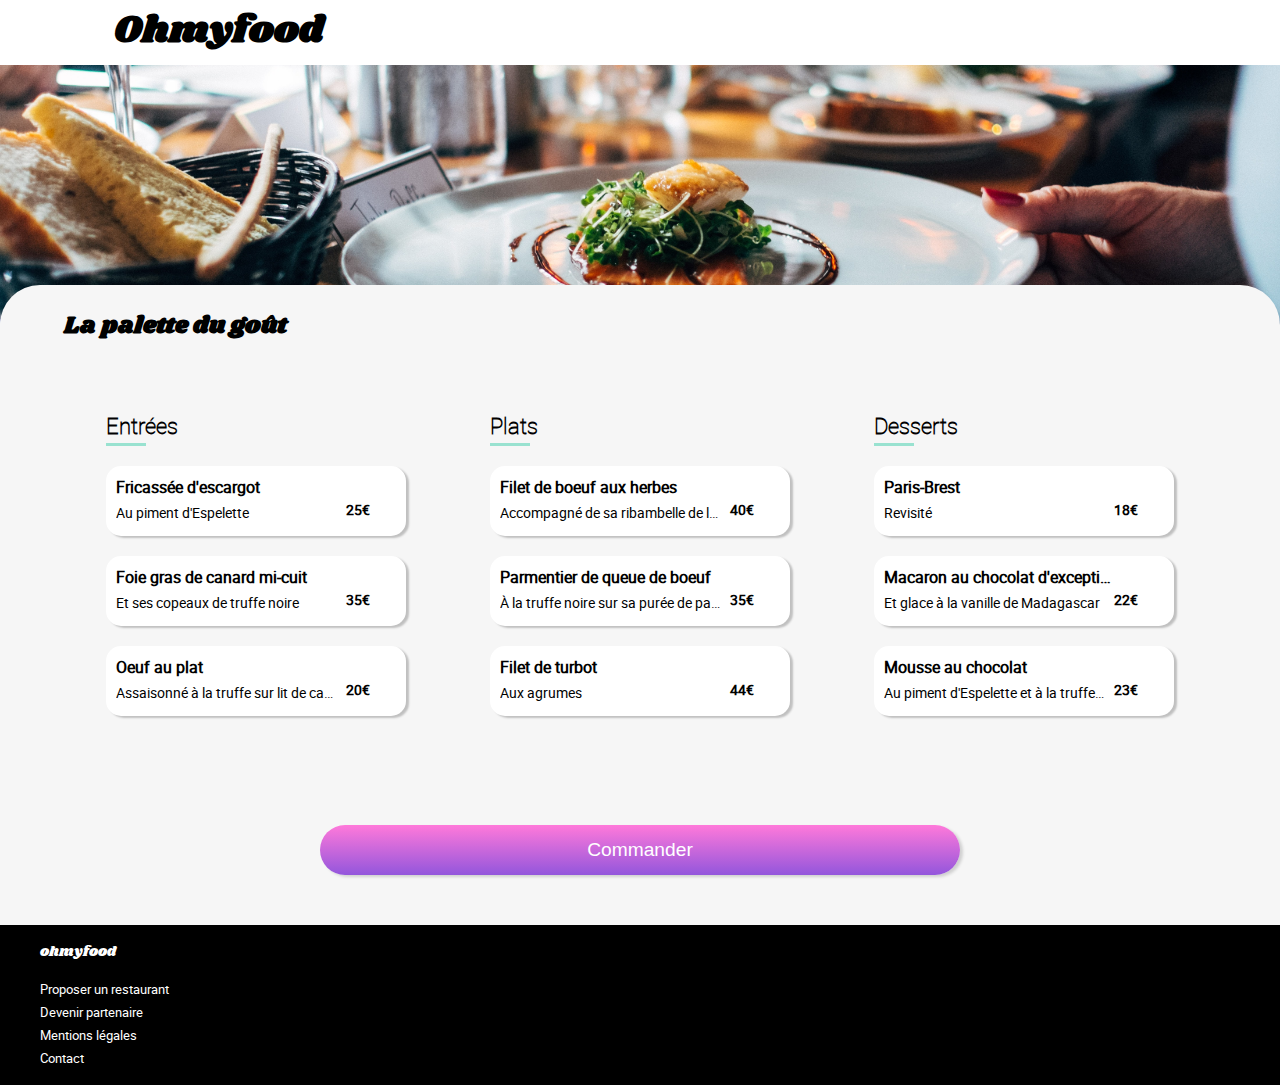
==== commit 380cd26a: "correction" ====
--- a/html/menu1.html
+++ b/html/menu1.html
@@ -21,7 +21,7 @@
         <div class="container__menu">
             <section class="menu-title">
                 <h2>La palette du goût</h2>
-                <i class="far fa-heart"></i>
+                <i class="fas fa-heart animation-heart"></i>
             </section>
             <article class="container__menu--box ">
                 <h3>Entrées</h3>
--- a/css/style.css
+++ b/css/style.css
@@ -231,6 +231,7 @@
 
 h1 {
   font-family: shrikhandregular, "Courier New", Courier, monospace;
+  font-size: 2.4em;
   height: 65px;
   display: -webkit-box;
   display: -ms-flexbox;
@@ -271,9 +272,9 @@
   -webkit-box-align: center;
       -ms-flex-align: center;
           align-items: center;
-  background-color: #f6f6f6;
-  -webkit-box-shadow: 3px 3px 15px silver inset;
-          box-shadow: 3px 3px 15px silver inset;
+  background-color: #e9e9e9;
+  -webkit-box-shadow: inset 0px 11px 8px -10px #aaaaaa;
+          box-shadow: inset 0px 11px 8px -10px #aaaaaa;
   margin-top: 0px;
 }
 
@@ -314,22 +315,22 @@
 }
 
 .home__btn-explore {
-  width: 60%;
   height: 50px;
   border-radius: 25px;
+  color: white;
   border: none;
-  color: white;
-  font-weight: bold;
   background: -webkit-gradient(linear, left top, left bottom, from(#ff79da), to(#9356dc));
   background: linear-gradient(#ff79da, #9356dc);
-  -webkit-box-shadow: 2px 4px 8px silver;
-          box-shadow: 2px 4px 8px silver;
+  -webkit-box-shadow: 3px 2px 3px #d0d0d0;
+          box-shadow: 3px 2px 3px #d0d0d0;
+  width: 60%;
+  font-size: 1em;
 }
 
 .home__btn-explore:hover {
-  opacity: 0.9;
-  -webkit-box-shadow: 4px 4px 8px black;
-          box-shadow: 4px 4px 8px black;
+  opacity: 0.8;
+  -webkit-box-shadow: 4px 4px 6px #aaaaaa;
+          box-shadow: 4px 4px 6px #aaaaaa;
 }
 
 .box-link {
@@ -352,18 +353,55 @@
   font-size: 1.4em;
 }
 
+@media (min-width: 1024px) {
+  h3 {
+    -webkit-box-orient: horizontal;
+    -webkit-box-direction: normal;
+        -ms-flex-direction: row;
+            flex-direction: row;
+    width: 100%;
+  }
+}
+
 .box-link ol {
   counter-reset: etape;
   margin: 0px;
   padding: 0px;
+  width: 100%;
+  display: -webkit-box;
+  display: -ms-flexbox;
+  display: flex;
+  -webkit-box-orient: vertical;
+  -webkit-box-direction: normal;
+      -ms-flex-direction: column;
+          flex-direction: column;
+  -webkit-box-align: center;
+      -ms-flex-align: center;
+          align-items: center;
+}
+
+@media (min-width: 1024px) {
+  .box-link ol {
+    display: -webkit-box;
+    display: -ms-flexbox;
+    display: flex;
+    -webkit-box-orient: horizontal;
+    -webkit-box-direction: normal;
+        -ms-flex-direction: row;
+            flex-direction: row;
+    -webkit-box-pack: justify;
+        -ms-flex-pack: justify;
+            justify-content: space-between;
+  }
 }
 
 .box-link li {
   list-style-type: none;
-  counter-increment: etape;
+  counter-increment: numbers;
   margin: 0px 10px 50px 10px;
   padding-right: 10px;
-  width: 93%;
+  min-width: 280px;
+  max-width: 340px;
   height: 70px;
   -webkit-box-shadow: 1px 1px 5px silver;
           box-shadow: 1px 1px 5px silver;
@@ -385,8 +423,15 @@
   background-color: #e4d5f6;
 }
 
+@media (min-width: 1024px) {
+  .box-link li {
+    -ms-flex-pack: distribute;
+        justify-content: space-around;
+  }
+}
+
 .box-link li:before {
-  content: counter(etape);
+  content: counter(numbers);
   display: -webkit-box;
   display: -ms-flexbox;
   display: flex;
@@ -405,6 +450,12 @@
   color: white;
 }
 
+@media (min-width: 1024px) {
+  .box-link li:before {
+    margin-left: -20px;
+  }
+}
+
 .box-link i {
   margin: 0px 20px 0px 20px;
   font-size: 1.2em;
@@ -425,6 +476,20 @@
   margin-left: auto;
 }
 
+@media (min-width: 1024px) {
+  .restaurants {
+    display: -webkit-box;
+    display: -ms-flexbox;
+    display: flex;
+    -webkit-box-orient: horizontal;
+    -webkit-box-direction: normal;
+        -ms-flex-flow: row wrap;
+            flex-flow: row wrap;
+    -ms-flex-pack: distribute;
+        justify-content: space-around;
+  }
+}
+
 .restaurants p {
   font-family: robotothin, "Courier New", Courier, monospace;
   margin: 0px;
@@ -436,7 +501,6 @@
   border-radius: 15px;
   -webkit-box-shadow: 1px 1px 3px silver;
           box-shadow: 1px 1px 3px silver;
-  contain: content;
   display: -webkit-box;
   display: -ms-flexbox;
   display: flex;
@@ -448,6 +512,12 @@
   position: relative;
 }
 
+@media (min-width: 1024px) {
+  .contains {
+    width: 40%;
+  }
+}
+
 .contains__text {
   display: -webkit-box;
   display: -ms-flexbox;
@@ -479,36 +549,49 @@
   right: 10px;
 }
 
-.heart-plein {
+.animation-heart {
   opacity: 1;
   text-shadow: -1px 0 black, 0 1px black, 1px 0 black, 0 -1px black;
-  color: white;
-}
-
-.heart-plein:hover {
-  background: -webkit-linear-gradient(#9356dc, #ff79da);
-  background-clip: text;
+  color: #fff;
+}
+
+.animation-heart:active {
+  background: -webkit-gradient(linear, left top, left bottom, from(#9356dc), to(#ff79da));
+  background: linear-gradient(#9356dc, #ff79da);
+  -webkit-background-clip: text;
   -webkit-text-fill-color: transparent;
-  -webkit-animation: heart-survol 2s;
-          animation: heart-survol 2s;
+  -webkit-animation: heart-hover 2s forwards;
+          animation: heart-hover 2s forwards;
   opacity: 1;
   text-shadow: none;
 }
 
-@-webkit-keyframes heart-survol {
-  from {
+@-webkit-keyframes heart-hover {
+  0% {
     opacity: 0;
   }
-  to {
+  20% {
+    opacity: 0.3;
+  }
+  60% {
+    opacity: 0.7;
+  }
+  100% {
     opacity: 1;
   }
 }
 
-@keyframes heart-survol {
-  from {
+@keyframes heart-hover {
+  0% {
     opacity: 0;
   }
-  to {
+  20% {
+    opacity: 0.3;
+  }
+  60% {
+    opacity: 0.7;
+  }
+  100% {
     opacity: 1;
   }
 }
@@ -786,24 +869,36 @@
 @-webkit-keyframes plat {
   0% {
     opacity: 0;
+    -webkit-transform: translateY(0px);
+            transform: translateY(0px);
   }
   50% {
     opacity: 0;
+    -webkit-transform: translateY(-3px);
+            transform: translateY(-3px);
   }
   100% {
     opacity: 1;
+    -webkit-transform: translateY(0px);
+            transform: translateY(0px);
   }
 }
 
 @keyframes plat {
   0% {
     opacity: 0;
+    -webkit-transform: translateY(0px);
+            transform: translateY(0px);
   }
   50% {
     opacity: 0;
+    -webkit-transform: translateY(-3px);
+            transform: translateY(-3px);
   }
   100% {
     opacity: 1;
+    -webkit-transform: translateY(0px);
+            transform: translateY(0px);
   }
 }
 
@@ -845,8 +940,15 @@
 }
 
 .cont-menu__checkbox:checked + .cont-menu__animate .cont-menu__check {
-  -webkit-animation: check-pos 1s ease-in-out forwards;
-          animation: check-pos 1s ease-in-out forwards;
+  -webkit-animation: check-pos 0.6s ease-in-out forwards;
+          animation: check-pos 0.6s ease-in-out forwards;
+}
+
+@media (min-width: 1024px) {
+  .cont-menu__checkbox:hover + .cont-menu__animate .cont-menu__check {
+    -webkit-animation: check-pos 0.6s ease-in-out forwards;
+            animation: check-pos 0.6s ease-in-out forwards;
+  }
 }
 
 .cont-menu__animate--text {
@@ -859,13 +961,27 @@
 }
 
 .cont-menu__checkbox:checked + .cont-menu__animate .cont-menu__animate--text {
-  -webkit-animation: check-reduc 1s ease-in-out forwards;
-          animation: check-reduc 1s ease-in-out forwards;
+  -webkit-animation: check-reduc 0.6s ease-in-out forwards;
+          animation: check-reduc 0.6s ease-in-out forwards;
+}
+
+@media (min-width: 1024px) {
+  .cont-menu__checkbox:hover + .cont-menu__animate .cont-menu__animate--text {
+    -webkit-animation: check-reduc 0.6s ease-in-out forwards;
+            animation: check-reduc 0.6s ease-in-out forwards;
+  }
 }
 
 .cont-menu__checkbox:checked + .cont-menu__animate .cont-menu__check--icon {
-  -webkit-animation: check-rot 1s ease-in-out forwards;
-          animation: check-rot 1s ease-in-out forwards;
+  -webkit-animation: check-rot 0.6s ease-in-out forwards;
+          animation: check-rot 0.6s ease-in-out forwards;
+}
+
+@media (min-width: 1024px) {
+  .cont-menu__checkbox:hover + .cont-menu__animate .cont-menu__check--icon {
+    -webkit-animation: check-rot 0.6s ease-in-out forwards;
+            animation: check-rot 0.6s ease-in-out forwards;
+  }
 }
 
 .menu-text {
@@ -907,11 +1023,6 @@
   right: -60px;
 }
 
-.cont-menu__check i:hover {
-  -webkit-animation: check-rot 0.6s ease-in;
-          animation: check-rot 0.6s ease-in;
-}
-
 @-webkit-keyframes check-pos {
   0% {
     right: -60px;
@@ -1001,21 +1112,23 @@
 }
 
 .btn-cmd {
+  height: 50px;
+  border-radius: 25px;
+  color: white;
+  border: none;
+  background: -webkit-gradient(linear, left top, left bottom, from(#ff79da), to(#9356dc));
+  background: linear-gradient(#ff79da, #9356dc);
+  -webkit-box-shadow: 3px 2px 3px #d0d0d0;
+          box-shadow: 3px 2px 3px #d0d0d0;
   width: 50%;
-  height: 50px;
-  color: white;
   font-size: 1.2em;
   margin-top: 40px;
   margin-bottom: 60px;
-  border-radius: 20px;
-  border: none;
-  background: -webkit-gradient(linear, left top, left bottom, from(#ff79da), to(#9356dc));
-  background: linear-gradient(#ff79da, #9356dc);
 }
 
 .btn-cmd:hover {
-  opacity: 0.9;
-  -webkit-box-shadow: 3px 3px 6px black;
-          box-shadow: 3px 3px 6px black;
+  opacity: 0.8;
+  -webkit-box-shadow: 4px 4px 6px #aaaaaa;
+          box-shadow: 4px 4px 6px #aaaaaa;
 }
 /*# sourceMappingURL=style.css.map */